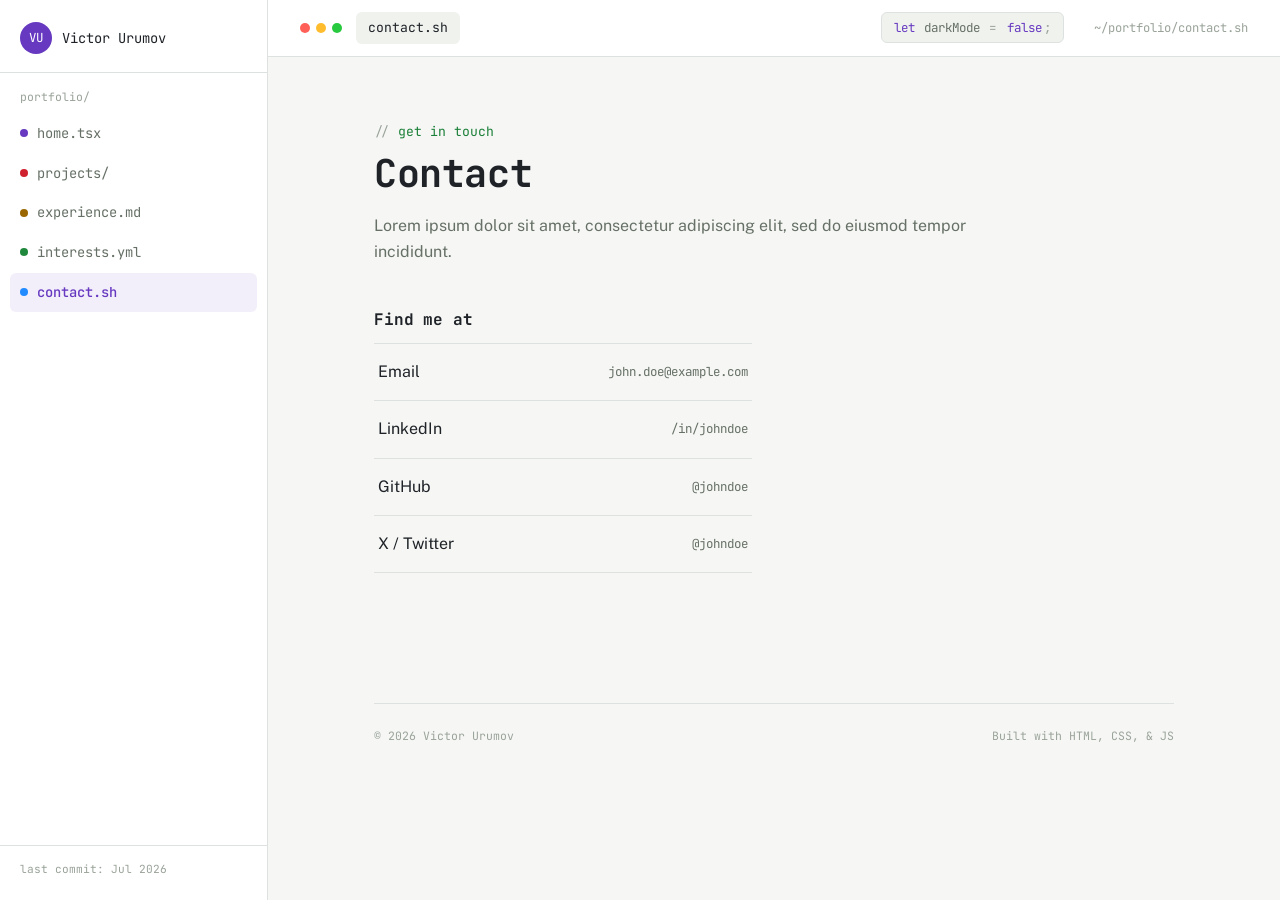
==== contact.html @ 8af47e19 "temp site" ====
<!DOCTYPE html>
<html lang="en">
<head>
<meta charset="UTF-8">
<meta name="viewport" content="width=device-width, initial-scale=1.0">
<title>Contact — Victor Urumov</title>
<script>
  (function () {
    try {
      var stored = localStorage.getItem("theme");
      var theme = stored || (window.matchMedia && window.matchMedia("(prefers-color-scheme: dark)").matches ? "dark" : "light");
      document.documentElement.setAttribute("data-theme", theme);
    } catch (e) {}
  })();
</script>
<link rel="preconnect" href="https://fonts.googleapis.com">
<link rel="preconnect" href="https://fonts.gstatic.com" crossorigin>
<link href="https://fonts.googleapis.com/css2?family=JetBrains+Mono:wght@400;500;600;700&family=Public+Sans:wght@400;500;600&display=swap" rel="stylesheet">
<link rel="stylesheet" href="css/style.css">
</head>
<body>

<div class="shell">

  <nav class="explorer">
    <div class="explorer__user">
      <div class="explorer__avatar">VU</div>
      <span>Victor Urumov</span>
    </div>
    <div class="explorer__root">portfolio/</div>

    <button class="explorer__toggle" aria-expanded="false" aria-controls="tree">Menu</button>

    <ul class="tree" id="tree">
      <li><a href="index.html"><span class="dot dot--home"></span>home.tsx</a></li>
      <li><a href="projects.html"><span class="dot dot--projects"></span>projects/</a></li>
      <li><a href="experience.html"><span class="dot dot--exp"></span>experience.md</a></li>
      <li><a href="interests.html"><span class="dot dot--interests"></span>interests.yml</a></li>
      <li><a href="contact.html" class="is-active"><span class="dot dot--contact"></span>contact.sh</a></li>
    </ul>

    <div class="explorer__foot">last commit: Jul 2026</div>
  </nav>

  <main class="page">

    <div class="tabbar">
      <div class="tabbar__dots"><span></span><span></span><span></span></div>
      <div class="tabbar__file">contact.sh</div>
      <button class="theme-toggle" id="themeToggle" aria-pressed="false">
        <span class="kw">let</span>&nbsp;darkMode&nbsp;<span class="punc">=</span>&nbsp;<span id="themeToggleValue" class="kw">false</span><span class="punc">;</span>
      </button>
      <div class="tabbar__path">~/portfolio/contact.sh</div>
    </div>

    <div class="leaf">

      <div class="page-head">
        <span class="comment">get in touch</span>
        <h1>Contact</h1>
        <!-- Swap the links and email below for your own -->
        <p style="max-width:60ch;">Lorem ipsum dolor sit amet, consectetur adipiscing elit, sed do eiusmod tempor incididunt.</p>
      </div>

      <div class="contact-grid">

        <div>
          <h3 style="margin-bottom:14px; font-size:1rem;">Find me at</h3>
          <ul class="social-list">
            <li>
              <a href="mailto:john.doe@example.com">
                <span>Email</span>
                <span class="handle">john.doe@example.com</span>
              </a>
            </li>
            <li>
              <a href="https://linkedin.com/in/johndoe" target="_blank" rel="noopener">
                <span>LinkedIn</span>
                <span class="handle">/in/johndoe</span>
              </a>
            </li>
            <li>
              <a href="https://github.com/johndoe" target="_blank" rel="noopener">
                <span>GitHub</span>
                <span class="handle">@johndoe</span>
              </a>
            </li>
            <li>
              <a href="https://x.com/johndoe" target="_blank" rel="noopener">
                <span>X / Twitter</span>
                <span class="handle">@johndoe</span>
              </a>
            </li>
          </ul>
        </div>

        <!-- <div>
          <h3 style="margin-bottom:14px; font-size:1rem;">Send a message</h3>
          <form action="#" method="post">
            <div class="form-field">
              <label for="name">Name</label>
              <input type="text" id="name" name="name" placeholder="Your name">
            </div>
            <div class="form-field">
              <label for="email">Email</label>
              <input type="email" id="email" name="email" placeholder="you@example.com">
            </div>
            <div class="form-field">
              <label for="message">Message</label>
              <textarea id="message" name="message" placeholder="What's on your mind?"></textarea>
            </div>
            <button type="submit" class="btn btn--solid" style="border:none; cursor:pointer;">Send message</button>
            <p class="form-note">// this form is static — connect it to a service like Formspree, or your own backend, to make it functional.</p>
          </form>
        </div> -->

      </div>

    </div>

    <footer class="leaf" style="padding-top:0;">
      <div class="site-foot">
        <span>© 2026 Victor Urumov</span>
        <span>Built with HTML, CSS, &amp; JS</span>
      </div>
    </footer>
  </main>

</div>

<script src="js/script.js"></script>
</body>
</html>
---- css/style.css ----
/* ==========================================================
   PORTFOLIO — "editor" design system
   file-tree navigation + code-flavored typography
   ========================================================== */

:root {
  /* surfaces */
  --bg: #f6f7f5;
  --panel: #ffffff;
  --code-bg: #f0f2ee;
  --border: #dde2e0;

  /* text */
  --ink: #1f2328;
  --muted: #667066;
  --faint: #9aa39a;

  /* syntax-inspired accents, used with intent, not decoration */
  --kw-purple: #6639c0;   /* keywords / active nav / links */
  --str-green: #1a7f37;   /* strings / "added" / shipped status */
  --tag-amber: #9a6700;   /* numbers / in-progress status */
  --diff-red: #cf222e;    /* sparing use — closed/blocked status */

  --font-mono: "JetBrains Mono", "Fira Code", "Courier New", monospace;
  --font-body: "Public Sans", -apple-system, BlinkMacSystemFont, sans-serif;

  --radius: 6px;
  --nav-width: 268px;
}

:root[data-theme="dark"] {
  --bg: #12151a;
  --panel: #1a1e24;
  --code-bg: #21262d;
  --border: #333a42;

  --ink: #e6edf3;
  --muted: #9198a1;
  --faint: #6e7681;

  --kw-purple: #c69cff;
  --str-green: #7ee787;
  --tag-amber: #e3b341;
  --diff-red: #ff7b72;
}

* { box-sizing: border-box; }
html { scroll-behavior: smooth; }

body {
  margin: 0;
  background: var(--bg);
  color: var(--ink);
  font-family: var(--font-body);
  line-height: 1.65;
  -webkit-font-smoothing: antialiased;
}

/* smooth crossfade when the theme changes */
body,
.explorer, .tabbar, .tabbar__file, .filecard, .filecard__bar, .filecard__photo,
.project-card, .project-card__more, .mini-card, .interest-card, .tree a,
.form-field input, .form-field textarea, .taglist li, .project-card__tags li,
.theme-toggle, .btn, .code-line, .carousel__btn, .carousel__dot {
  transition: background-color 0.2s ease, color 0.2s ease, border-color 0.2s ease;
}

img { max-width: 100%; display: block; }
a { color: inherit; text-decoration: none; }

h1, h2, h3, h4 {
  font-family: var(--font-mono);
  font-weight: 700;
  letter-spacing: -0.01em;
  line-height: 1.2;
  margin: 0 0 0.4em;
}

p { margin: 0 0 1em; color: var(--muted); }

.comment {
  display: block;
  font-family: var(--font-mono);
  font-size: 0.82rem;
  color: var(--str-green);
  margin-bottom: 0.7em;
}

.comment::before { content: "// "; color: var(--faint); }

a:focus-visible, button:focus-visible, summary:focus-visible,
input:focus-visible, textarea:focus-visible {
  outline: 2px solid var(--kw-purple);
  outline-offset: 3px;
}

@media (prefers-reduced-motion: reduce) {
  * { animation: none !important; transition: none !important; scroll-behavior: auto !important; }
}

/* ==========================================================
   SHELL
   ========================================================== */

.shell { display: flex; min-height: 100vh; }

/* ---- file-tree sidebar ---- */

.explorer {
  width: var(--nav-width);
  flex-shrink: 0;
  background: var(--panel);
  border-right: 1px solid var(--border);
  position: sticky;
  top: 0;
  height: 100vh;
  display: flex;
  flex-direction: column;
  padding: 22px 0;
}

.explorer__user {
  display: flex;
  align-items: center;
  gap: 10px;
  padding: 0 20px 18px;
  border-bottom: 1px solid var(--border);
  margin-bottom: 14px;
}

.explorer__avatar {
  width: 32px;
  height: 32px;
  border-radius: 50%;
  background: var(--kw-purple);
  color: #fff;
  font-family: var(--font-mono);
  font-size: 0.78rem;
  display: flex;
  align-items: center;
  justify-content: center;
  flex-shrink: 0;
}

.explorer__user span {
  font-family: var(--font-mono);
  font-size: 0.86rem;
  color: var(--ink);
}

.explorer__root {
  font-family: var(--font-mono);
  font-size: 0.72rem;
  color: var(--faint);
  padding: 0 20px 8px;
  text-transform: lowercase;
}

.tree {
  list-style: none;
  margin: 0;
  padding: 0 10px;
  flex: 1;
}

.tree li { margin-bottom: 1px; }

.tree a {
  display: flex;
  align-items: center;
  gap: 9px;
  font-family: var(--font-mono);
  font-size: 0.86rem;
  color: var(--muted);
  padding: 8px 10px;
  border-radius: var(--radius);
  transition: background 0.15s ease, color 0.15s ease;
}

.tree a:hover { background: var(--code-bg); color: var(--ink); }

.tree a.is-active {
  background: rgba(102, 57, 192, 0.08);
  color: var(--kw-purple);
  font-weight: 500;
}

.dot {
  width: 8px;
  height: 8px;
  border-radius: 50%;
  flex-shrink: 0;
}

.dot--home { background: var(--kw-purple); }
.dot--exp { background: var(--tag-amber); }
.dot--interests { background: #1f883d; }
.dot--projects { background: #cf222e; }
.dot--contact { background: #218bff; }

.explorer__foot {
  padding: 14px 20px 0;
  margin-top: 12px;
  border-top: 1px solid var(--border);
  font-family: var(--font-mono);
  font-size: 0.7rem;
  color: var(--faint);
}

.explorer__toggle { display: none; }

/* ---- main column ---- */

.page { flex: 1; min-width: 0; }

/* editor tab bar chrome at top of every page */
.tabbar {
  display: flex;
  align-items: center;
  gap: 14px;
  background: var(--panel);
  border-bottom: 1px solid var(--border);
  padding: 12px 32px;
  position: sticky;
  top: 0;
  z-index: 10;
}

.tabbar__dots { display: flex; gap: 6px; flex-shrink: 0; }
.tabbar__dots span {
  width: 10px; height: 10px; border-radius: 50%;
}
.tabbar__dots span:nth-child(1) { background: #ff5f56; }
.tabbar__dots span:nth-child(2) { background: #ffbd2e; }
.tabbar__dots span:nth-child(3) { background: #27c93f; }

.tabbar__file {
  font-family: var(--font-mono);
  font-size: 0.82rem;
  color: var(--ink);
  background: var(--code-bg);
  padding: 5px 12px;
  border-radius: var(--radius);
}

.tabbar__path {
  font-family: var(--font-mono);
  font-size: 0.76rem;
  color: var(--faint);
  margin-left: auto;
}

.theme-toggle {
  margin-left: auto;
  display: flex;
  align-items: center;
  gap: 2px;
  font-family: var(--font-mono);
  font-size: 0.78rem;
  background: var(--code-bg);
  border: 1px solid var(--border);
  appearance: none;
  color: var(--muted);
  padding: 6px 12px;
  border-radius: var(--radius);
  cursor: pointer;
}

.theme-toggle:hover { border-color: var(--kw-purple); color: var(--ink); }

.theme-toggle + .tabbar__path { margin-left: 16px; }

.leaf {
  max-width: 880px;
  margin: 0 auto;
  padding: 64px 40px 120px;
}

.leaf--wide { max-width: 1080px; }

/* ==========================================================
   HOME
   ========================================================== */

.hero {
  display: grid;
  grid-template-columns: 1.25fr 0.9fr;
  gap: 52px;
  align-items: center;
  padding-bottom: 48px;
  border-bottom: 1px solid var(--border);
  margin-bottom: 48px;
}

.code-line {
  font-family: var(--font-mono);
  font-size: clamp(1.4rem, 3.4vw, 2rem);
  margin-bottom: 6px;
  white-space: pre-wrap;
  word-break: break-word;
}

.kw { color: var(--kw-purple); }
.str { color: var(--str-green); }
.punc { color: var(--faint); }
.fn { color: #953800; }

.hero__tagline {
  font-size: 1.05rem;
  color: var(--muted);
  max-width: 48ch;
  margin: 18px 0 26px;
}

.hero__actions { display: flex; gap: 12px; flex-wrap: wrap; }

.btn {
  display: inline-block;
  font-family: var(--font-mono);
  font-size: 0.82rem;
  padding: 11px 18px;
  border-radius: var(--radius);
  border: 1px solid var(--border);
  transition: transform 0.15s ease, background 0.15s ease, color 0.15s ease, border-color 0.15s ease;
}

.btn--solid { background: var(--ink); color: var(--bg); border-color: var(--ink); }
.btn--solid:hover { background: var(--kw-purple); border-color: var(--kw-purple); transform: translateY(-2px); }

.btn--outline:hover { border-color: var(--kw-purple); color: var(--kw-purple); transform: translateY(-2px); }

.filecard {
  background: var(--panel);
  border: 1px solid var(--border);
  border-radius: var(--radius);
  overflow: hidden;
}

.filecard__bar {
  display: flex;
  justify-content: space-between;
  align-items: center;
  padding: 8px 14px;
  background: var(--code-bg);
  border-bottom: 1px solid var(--border);
  font-family: var(--font-mono);
  font-size: 0.7rem;
  color: var(--muted);
}

.filecard__photo {
  aspect-ratio: 4/3.4;
  background:
    repeating-linear-gradient(135deg, rgba(102,57,192,0.06) 0 2px, transparent 2px 14px),
    linear-gradient(160deg, #eef0ec 0%, #e4e7e1 100%);
  display: flex;
  align-items: center;
  justify-content: center;
  text-align: center;
  padding: 20px;
  color: var(--faint);
  font-family: var(--font-mono);
  font-size: 0.76rem;
}

.stat-row {
  display: grid;
  grid-template-columns: repeat(3, 1fr);
  gap: 20px;
  margin-bottom: 52px;
}

.stat {
  border-left: 2px solid var(--kw-purple);
  padding-left: 14px;
}

.stat b {
  display: block;
  font-family: var(--font-mono);
  font-size: 1.7rem;
  color: var(--ink);
}

.stat span {
  font-family: var(--font-mono);
  font-size: 0.72rem;
  color: var(--muted);
}

.blurb-grid {
  display: grid;
  grid-template-columns: 1fr 1fr;
  gap: 36px;
}

.blurb-grid h3 { font-size: 1.05rem; }

/* ==========================================================
   SECTION HEADER (shared)
   ========================================================== */

.page-head { margin-bottom: 44px; }
.page-head h1 { font-size: clamp(1.8rem, 4vw, 2.4rem); }

/* ==========================================================
   EXPERIENCE — timeline
   ========================================================== */

.section-block { margin-bottom: 58px; }
.section-block > h2 {
  font-size: 1.1rem;
  margin-bottom: 22px;
  display: flex;
  align-items: center;
  gap: 10px;
}
.section-block > h2::after {
  content: "";
  height: 1px;
  background: var(--border);
  flex: 1;
}

.timeline {
  border-left: 2px solid var(--border);
  padding-left: 26px;
}

.tl-entry { position: relative; padding-bottom: 38px; }
.tl-entry:last-child { padding-bottom: 0; }

.tl-entry::before {
  content: "";
  position: absolute;
  left: -32px;
  top: 5px;
  width: 8px; height: 8px;
  border-radius: 50%;
  background: var(--kw-purple);
}

.tl-entry__date {
  font-family: var(--font-mono);
  font-size: 0.72rem;
  color: var(--tag-amber);
  margin-bottom: 4px;
}

.tl-entry__role { font-size: 1.05rem; margin-bottom: 2px; }
.tl-entry__org { font-family: var(--font-mono); font-size: 0.8rem; color: var(--muted); margin-bottom: 8px; }
.tl-entry ul { margin: 8px 0 0; padding-left: 18px; color: var(--muted); }
.tl-entry li { margin-bottom: 4px; }

.card-row { display: grid; grid-template-columns: repeat(2, 1fr); gap: 16px; }

.mini-card {
  background: var(--panel);
  border: 1px solid var(--border);
  border-radius: var(--radius);
  padding: 16px 18px;
}

.mini-card__top {
  font-family: var(--font-mono);
  font-size: 0.68rem;
  color: var(--muted);
  margin-bottom: 6px;
}

.mini-card h4 { font-size: 0.98rem; margin-bottom: 4px; }
.mini-card p { font-size: 0.9rem; margin-bottom: 0; }

.taglist { list-style: none; padding: 0; margin: 0; display: flex; flex-wrap: wrap; gap: 8px; }
.taglist li {
  font-family: var(--font-mono);
  font-size: 0.72rem;
  border: 1px solid var(--border);
  background: var(--code-bg);
  padding: 5px 10px;
  border-radius: 20px;
  color: var(--ink);
}

/* ==========================================================
   INTERESTS
   ========================================================== */

.interest-grid {
  display: grid;
  grid-template-columns: repeat(3, 1fr);
  gap: 18px;
  margin-bottom: 44px;
}

.interest-card {
  background: var(--panel);
  border: 1px solid var(--border);
  border-radius: var(--radius);
  padding: 20px;
  transition: transform 0.15s ease, border-color 0.15s ease;
}

.interest-card:hover { transform: translateY(-3px); border-color: var(--kw-purple); }

.interest-card .comment { margin-bottom: 10px; }
.interest-card h4 { font-size: 1rem; }
.interest-card p { font-size: 0.92rem; margin-bottom: 0; }

.pull-quote {
  font-family: var(--font-mono);
  font-size: 1.1rem;
  color: var(--ink);
  border-left: 2px solid var(--str-green);
  padding-left: 20px;
  margin: 44px 0;
  max-width: 62ch;
}

.pull-quote::before { content: "/* "; color: var(--faint); }
.pull-quote::after { content: " */"; color: var(--faint); }

/* ==========================================================
   PROJECTS — the centerpiece
   ========================================================== */

.projects-intro { max-width: 62ch; margin-bottom: 40px; }

.project-grid {
  display: grid;
  grid-template-columns: repeat(2, 1fr);
  gap: 22px;
  align-items: start;
}

.project-card {
  background: var(--panel);
  border: 1px solid var(--border);
  border-radius: var(--radius);
  overflow: hidden;
  transition: border-color 0.15s ease, box-shadow 0.15s ease;
}

.project-card:hover { border-color: var(--kw-purple); box-shadow: 0 4px 14px rgba(31,35,40,0.06); }

.project-card__thumb {
  position: relative;
}

.carousel {
  position: relative;
  aspect-ratio: 16/9;
  overflow: hidden;
}

.carousel__track {
  display: flex;
  height: 100%;
  transition: transform 0.35s ease;
}

.carousel__slide {
  flex: 0 0 100%;
  position: relative;
  display: flex;
  align-items: center;
  justify-content: center;
}

.carousel__slide:nth-child(3n+1) { background: linear-gradient(150deg, #eceef0 0%, #dde1e4 100%); }
.carousel__slide:nth-child(3n+2) { background: linear-gradient(150deg, #ece7f5 0%, #ddd6ef 100%); }
.carousel__slide:nth-child(3n+3) { background: linear-gradient(150deg, #e9f3ec 0%, #d9ecdf 100%); }

:root[data-theme="dark"] .carousel__slide:nth-child(3n+1) { background: linear-gradient(150deg, #21262d 0%, #2b323a 100%); }
:root[data-theme="dark"] .carousel__slide:nth-child(3n+2) { background: linear-gradient(150deg, #241f30 0%, #2e2740 100%); }
:root[data-theme="dark"] .carousel__slide:nth-child(3n+3) { background: linear-gradient(150deg, #1c2a20 0%, #223428 100%); }

.carousel__slide span {
  position: absolute;
  left: 10px;
  bottom: 10px;
  font-family: var(--font-mono);
  font-size: 0.68rem;
  color: var(--muted);
  background: rgba(255,255,255,0.85);
  padding: 3px 8px;
  border-radius: 4px;
}

:root[data-theme="dark"] .carousel__slide span { background: rgba(18,21,26,0.8); }

.carousel__btn {
  position: absolute;
  top: 50%;
  transform: translateY(-50%);
  width: 30px;
  height: 30px;
  border-radius: 50%;
  border: none;
  appearance: none;
  background: rgba(255,255,255,0.85);
  color: var(--ink);
  font-family: var(--font-mono);
  font-size: 1rem;
  line-height: 1;
  cursor: pointer;
  display: flex;
  align-items: center;
  justify-content: center;
  opacity: 0;
  transition: opacity 0.15s ease, background 0.15s ease, transform 0.15s ease;
}

:root[data-theme="dark"] .carousel__btn { background: rgba(26,30,36,0.85); color: var(--ink); }

.carousel:hover .carousel__btn,
.carousel__btn:focus-visible { opacity: 1; }

.carousel__btn--prev { left: 8px; }
.carousel__btn--next { right: 8px; }
.carousel__btn:hover { background: var(--kw-purple); color: #fff; }

.carousel__dots {
  position: absolute;
  bottom: 8px;
  left: 0;
  right: 0;
  display: flex;
  justify-content: center;
  gap: 5px;
}

.carousel__dot {
  width: 6px;
  height: 6px;
  border-radius: 50%;
  background: rgba(255,255,255,0.6);
  border: 1px solid rgba(31,35,40,0.25);
  appearance: none;
  cursor: pointer;
  padding: 0;
  line-height: 0;
}

.carousel__dot.is-active { background: var(--kw-purple); border-color: var(--kw-purple); }

.project-card__body { padding: 18px 20px 20px; }

.project-card__status {
  display: inline-flex;
  align-items: center;
  gap: 6px;
  font-family: var(--font-mono);
  font-size: 0.68rem;
  color: var(--muted);
  margin-bottom: 10px;
}

.status-dot { width: 7px; height: 7px; border-radius: 50%; }
.status-dot--shipped { background: var(--str-green); }
.status-dot--progress { background: var(--tag-amber); }
.status-dot--archived { background: var(--faint); }

.project-card__title { font-size: 1.05rem; margin-bottom: 6px; }
.project-card__desc { font-size: 0.9rem; margin-bottom: 12px; }

.project-card__tags { list-style: none; padding: 0; margin: 0 0 14px; display: flex; flex-wrap: wrap; gap: 6px; }
.project-card__tags li {
  font-family: var(--font-mono);
  font-size: 0.68rem;
  background: var(--code-bg);
  border: 1px solid var(--border);
  padding: 3px 8px;
  border-radius: 4px;
  color: var(--ink);
}

/* native <details> disclosure, styled like an expanding diff block.
   JS progressively enhances open/close with a height animation —
   this all still works with plain HTML/CSS if JS fails to load. */
.project-card details {
  border-top: 1px dashed var(--border);
  overflow: hidden;
}

.project-card summary {
  list-style: none;
  cursor: pointer;
  padding: 12px 20px;
  font-family: var(--font-mono);
  font-size: 0.78rem;
  color: var(--kw-purple);
  display: flex;
  align-items: center;
  gap: 6px;
  user-select: none;
}

.project-card summary::-webkit-details-marker { display: none; }

.project-card summary::before {
  content: "▸";
  transition: transform 0.15s ease;
  display: inline-block;
}

.project-card details[open] summary::before { transform: rotate(90deg); }

.project-card details[open] summary { border-bottom: 1px solid var(--border); }

.project-card__more {
  padding: 16px 20px 20px;
  border-left: 3px solid var(--str-green);
  margin: 0 16px 16px;
  background: var(--code-bg);
  border-radius: 0 4px 4px 0;
}

.project-card__more h5 {
  font-family: var(--font-mono);
  font-size: 0.7rem;
  text-transform: uppercase;
  letter-spacing: 0.04em;
  color: var(--muted);
  margin: 0 0 6px;
}

.project-card__more p { font-size: 0.88rem; margin-bottom: 12px; }
.project-card__more ul { margin: 0 0 12px; padding-left: 18px; font-size: 0.88rem; color: var(--muted); }
.project-card__more li { margin-bottom: 4px; }

.project-card__links { display: flex; gap: 16px; margin-top: 4px; }
.project-card__links a {
  font-family: var(--font-mono);
  font-size: 0.8rem;
  color: var(--kw-purple);
  border-bottom: 1px solid transparent;
}
.project-card__links a:hover { border-bottom-color: var(--kw-purple); }

/* ==========================================================
   CONTACT
   ========================================================== */

.contact-grid { display: grid; grid-template-columns: 1fr 1fr; gap: 44px; align-items: start; }

.social-list { list-style: none; margin: 0; padding: 0; }
.social-list li { border-top: 1px solid var(--border); }
.social-list li:last-child { border-bottom: 1px solid var(--border); }

.social-list a {
  display: flex;
  justify-content: space-between;
  align-items: center;
  padding: 15px 4px;
  transition: padding-left 0.15s ease, color 0.15s ease;
}

.social-list a:hover { padding-left: 8px; color: var(--kw-purple); }

.social-list .handle { font-family: var(--font-mono); font-size: 0.78rem; color: var(--muted); }

.form-field { margin-bottom: 16px; }

.form-field label {
  display: block;
  font-family: var(--font-mono);
  font-size: 0.72rem;
  color: var(--muted);
  margin-bottom: 6px;
}

.form-field input, .form-field textarea {
  width: 100%;
  border: 1px solid var(--border);
  background: var(--panel);
  border-radius: var(--radius);
  padding: 10px 12px;
  font-family: var(--font-body);
  font-size: 0.95rem;
  color: var(--ink);
}

.form-field textarea { min-height: 110px; resize: vertical; }

.form-note { font-family: var(--font-mono); font-size: 0.7rem; color: var(--faint); margin-top: 10px; }

/* ==========================================================
   FOOTER
   ========================================================== */

.site-foot {
  border-top: 1px solid var(--border);
  margin-top: 10px;
  padding-top: 22px;
  display: flex;
  justify-content: space-between;
  flex-wrap: wrap;
  gap: 8px;
  font-family: var(--font-mono);
  font-size: 0.72rem;
  color: var(--faint);
}

/* ==========================================================
   RESPONSIVE
   ========================================================== */

@media (max-width: 920px) {
  .hero { grid-template-columns: 1fr; }
  .filecard { max-width: 320px; margin: 0 auto; }
  .blurb-grid, .card-row, .contact-grid { grid-template-columns: 1fr; }
  .interest-grid, .project-grid { grid-template-columns: 1fr; }
  .stat-row { grid-template-columns: 1fr; gap: 14px; }
}

@media (max-width: 720px) {
  .shell { flex-direction: column; }

  .explorer {
    position: sticky; top: 0; height: auto; width: 100%;
    flex-direction: row; align-items: center; justify-content: space-between;
    padding: 12px 16px; border-right: none; border-bottom: 1px solid var(--border);
    z-index: 30;
  }

  .explorer__root, .explorer__foot { display: none; }

  .explorer__toggle {
    display: block;
    background: var(--code-bg);
    border: 1px solid var(--border);
    color: var(--ink);
    font-family: var(--font-mono);
    font-size: 0.72rem;
    padding: 7px 12px;
    border-radius: var(--radius);
  }

  .tree {
    display: none;
    position: absolute;
    top: 100%; left: 0; right: 0;
    background: var(--panel);
    border-bottom: 1px solid var(--border);
    padding: 8px 12px 14px;
  }

  .tree.is-open { display: block; }

  .tabbar__path { display: none; }
  .leaf { padding: 40px 20px 80px; }
  .carousel__btn { opacity: 1; }
}
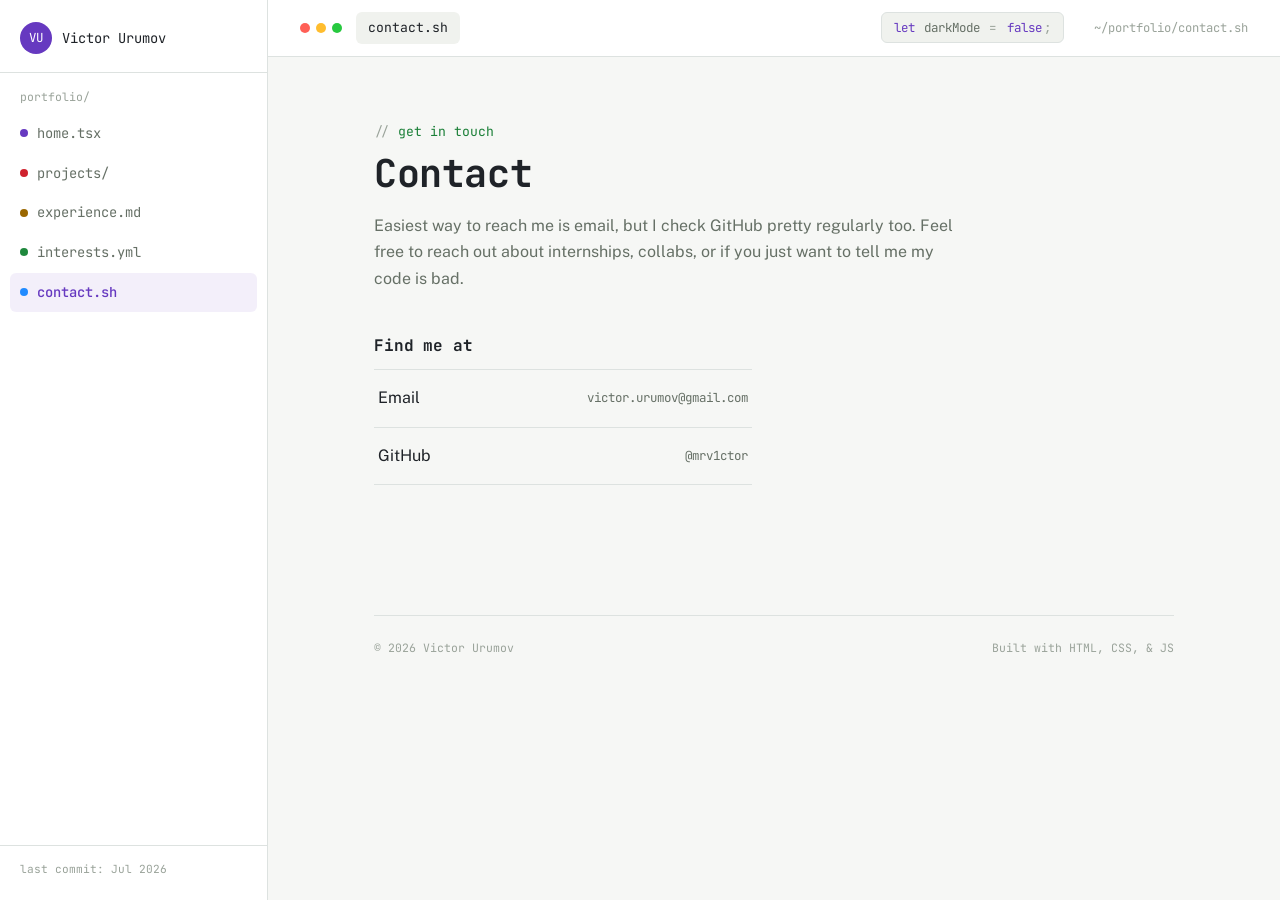
==== commit 3281691b: "major content update" ====
--- a/contact.html
+++ b/contact.html
@@ -59,7 +59,7 @@
         <span class="comment">get in touch</span>
         <h1>Contact</h1>
         <!-- Swap the links and email below for your own -->
-        <p style="max-width:60ch;">Lorem ipsum dolor sit amet, consectetur adipiscing elit, sed do eiusmod tempor incididunt.</p>
+        <p style="max-width:60ch;">Easiest way to reach me is email, but I check GitHub pretty regularly too. Feel free to reach out about internships, collabs, or if you just want to tell me my code is bad.</p>
       </div>
 
       <div class="contact-grid">
@@ -68,29 +68,29 @@
           <h3 style="margin-bottom:14px; font-size:1rem;">Find me at</h3>
           <ul class="social-list">
             <li>
-              <a href="mailto:john.doe@example.com">
+              <a href="mailto:victor.urumov@gmail.com">
                 <span>Email</span>
-                <span class="handle">john.doe@example.com</span>
+                <span class="handle">victor.urumov@gmail.com</span>
               </a>
             </li>
-            <li>
+            <!-- <li>
               <a href="https://linkedin.com/in/johndoe" target="_blank" rel="noopener">
                 <span>LinkedIn</span>
                 <span class="handle">/in/johndoe</span>
               </a>
-            </li>
+            </li> -->
             <li>
-              <a href="https://github.com/johndoe" target="_blank" rel="noopener">
+              <a href="https://github.com/mrv1ctor" target="_blank" rel="noopener">
                 <span>GitHub</span>
-                <span class="handle">@johndoe</span>
+                <span class="handle">@mrv1ctor</span>
               </a>
             </li>
-            <li>
+            <!-- <li>
               <a href="https://x.com/johndoe" target="_blank" rel="noopener">
                 <span>X / Twitter</span>
                 <span class="handle">@johndoe</span>
               </a>
-            </li>
+            </li> -->
           </ul>
         </div>
 
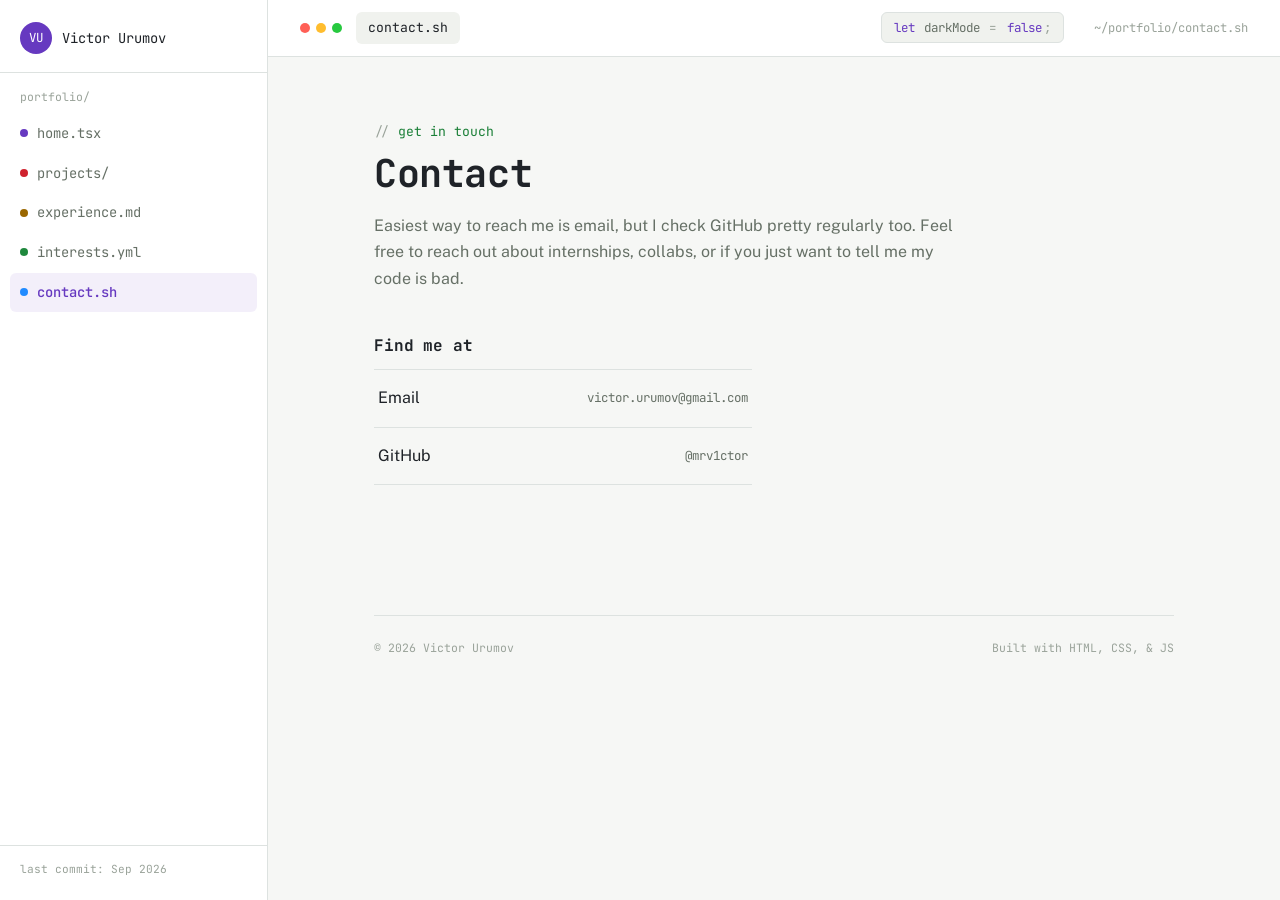
==== commit 6da6a20c: "finished up most projects, added more info and resume" ====
--- a/contact.html
+++ b/contact.html
@@ -39,7 +39,7 @@
       <li><a href="contact.html" class="is-active"><span class="dot dot--contact"></span>contact.sh</a></li>
     </ul>
 
-    <div class="explorer__foot">last commit: Jul 2026</div>
+    <div class="explorer__foot">last commit: Sep 2026</div>
   </nav>
 
   <main class="page">
--- a/css/style.css
+++ b/css/style.css
@@ -565,6 +565,16 @@
   display: flex;
   align-items: center;
   justify-content: center;
+  overflow: hidden;
+}
+
+.carousel__slide img {
+  display: block;
+  width: 100%;
+  height: 100%;
+  object-fit: scale-down;
+  object-position: center;
+  background: rgba(255,255,255,0.08);
 }
 
 .carousel__slide:nth-child(3n+1) { background: linear-gradient(150deg, #eceef0 0%, #dde1e4 100%); }
@@ -616,6 +626,9 @@
 .carousel:hover .carousel__btn,
 .carousel__btn:focus-visible { opacity: 1; }
 
+.carousel--single .carousel__btn,
+.carousel--single .carousel__dots { display: none; }
+
 .carousel__btn--prev { left: 8px; }
 .carousel__btn--next { right: 8px; }
 .carousel__btn:hover { background: var(--kw-purple); color: #fff; }
@@ -656,6 +669,11 @@
   margin-bottom: 10px;
 }
 
+.project-card__year {
+  margin-left: 2px;
+  color: var(--faint);
+}
+
 .status-dot { width: 7px; height: 7px; border-radius: 50%; }
 .status-dot--shipped { background: var(--str-green); }
 .status-dot--progress { background: var(--tag-amber); }
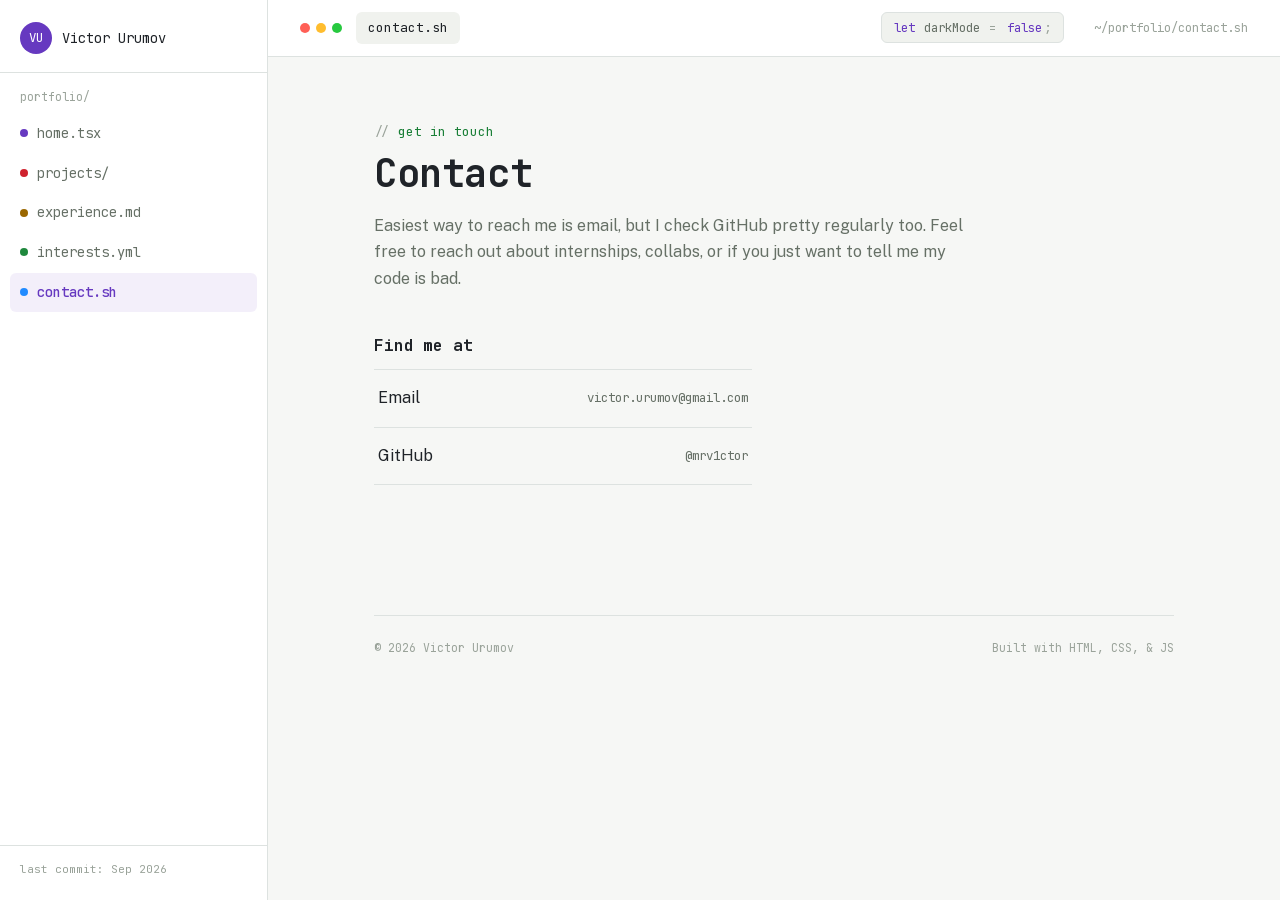
==== commit 95d88be0: "compressed project images, added favicon, updated resume, optimized fonts" ====
--- a/contact.html
+++ b/contact.html
@@ -13,9 +13,9 @@
     } catch (e) {}
   })();
 </script>
-<link rel="preconnect" href="https://fonts.googleapis.com">
-<link rel="preconnect" href="https://fonts.gstatic.com" crossorigin>
-<link href="https://fonts.googleapis.com/css2?family=JetBrains+Mono:wght@400;500;600;700&family=Public+Sans:wght@400;500;600&display=swap" rel="stylesheet">
+<link rel="icon" href="/src/favicon.svg?v=1" type="image/svg+xml">
+<link rel="preload" href="/src/jetbrainsmono.woff2" as="font" type="font/woff2" crossorigin>
+<link rel="preload" href="/src/publicsans.woff2" as="font" type="font/woff2" crossorigin>
 <link rel="stylesheet" href="css/style.css">
 </head>
 <body>
@@ -58,7 +58,6 @@
       <div class="page-head">
         <span class="comment">get in touch</span>
         <h1>Contact</h1>
-        <!-- Swap the links and email below for your own -->
         <p style="max-width:60ch;">Easiest way to reach me is email, but I check GitHub pretty regularly too. Feel free to reach out about internships, collabs, or if you just want to tell me my code is bad.</p>
       </div>
 
@@ -85,34 +84,8 @@
                 <span class="handle">@mrv1ctor</span>
               </a>
             </li>
-            <!-- <li>
-              <a href="https://x.com/johndoe" target="_blank" rel="noopener">
-                <span>X / Twitter</span>
-                <span class="handle">@johndoe</span>
-              </a>
-            </li> -->
           </ul>
         </div>
-
-        <!-- <div>
-          <h3 style="margin-bottom:14px; font-size:1rem;">Send a message</h3>
-          <form action="#" method="post">
-            <div class="form-field">
-              <label for="name">Name</label>
-              <input type="text" id="name" name="name" placeholder="Your name">
-            </div>
-            <div class="form-field">
-              <label for="email">Email</label>
-              <input type="email" id="email" name="email" placeholder="you@example.com">
-            </div>
-            <div class="form-field">
-              <label for="message">Message</label>
-              <textarea id="message" name="message" placeholder="What's on your mind?"></textarea>
-            </div>
-            <button type="submit" class="btn btn--solid" style="border:none; cursor:pointer;">Send message</button>
-            <p class="form-note">// this form is static — connect it to a service like Formspree, or your own backend, to make it functional.</p>
-          </form>
-        </div> -->
 
       </div>
 
--- a/css/style.css
+++ b/css/style.css
@@ -870,3 +870,28 @@
   .leaf { padding: 40px 20px 80px; }
   .carousel__btn { opacity: 1; }
 }
+
+
+/* ==========================================================================
+   LOCAL JETBRAINS MONO (Variable)
+   ========================================================================== */
+@font-face {
+  font-family: 'JetBrains Mono';
+  font-style: normal;
+  font-weight: 400 700; /* Tells browser this single file covers all your weights */
+  font-display: swap;
+  src: url("/src/jetbrainsmono.woff2") format('woff2');
+  unicode-range: U+0000-00FF, U+0131, U+0152-0153, U+02BB-02BC, U+02C6, U+02DA, U+02DC, U+0304, U+0308, U+0329, U+2000-206F, U+20AC, U+2122, U+2191, U+2193, U+2212, U+2215, U+FEFF, U+FFFD;
+}
+
+/* ==========================================================================
+   LOCAL PUBLIC SANS (Variable)
+   ========================================================================== */
+@font-face {
+  font-family: 'Public Sans';
+  font-style: normal;
+  font-weight: 400 600; /* Tells browser this single file covers all your weights */
+  font-display: swap;
+  src: url("/src/publicsans.woff2") format('woff2');
+  unicode-range: U+0000-00FF, U+0131, U+0152-0153, U+02BB-02BC, U+02C6, U+02DA, U+02DC, U+0304, U+0308, U+0329, U+2000-206F, U+20AC, U+2122, U+2191, U+2193, U+2212, U+2215, U+FEFF, U+FFFD;
+}
